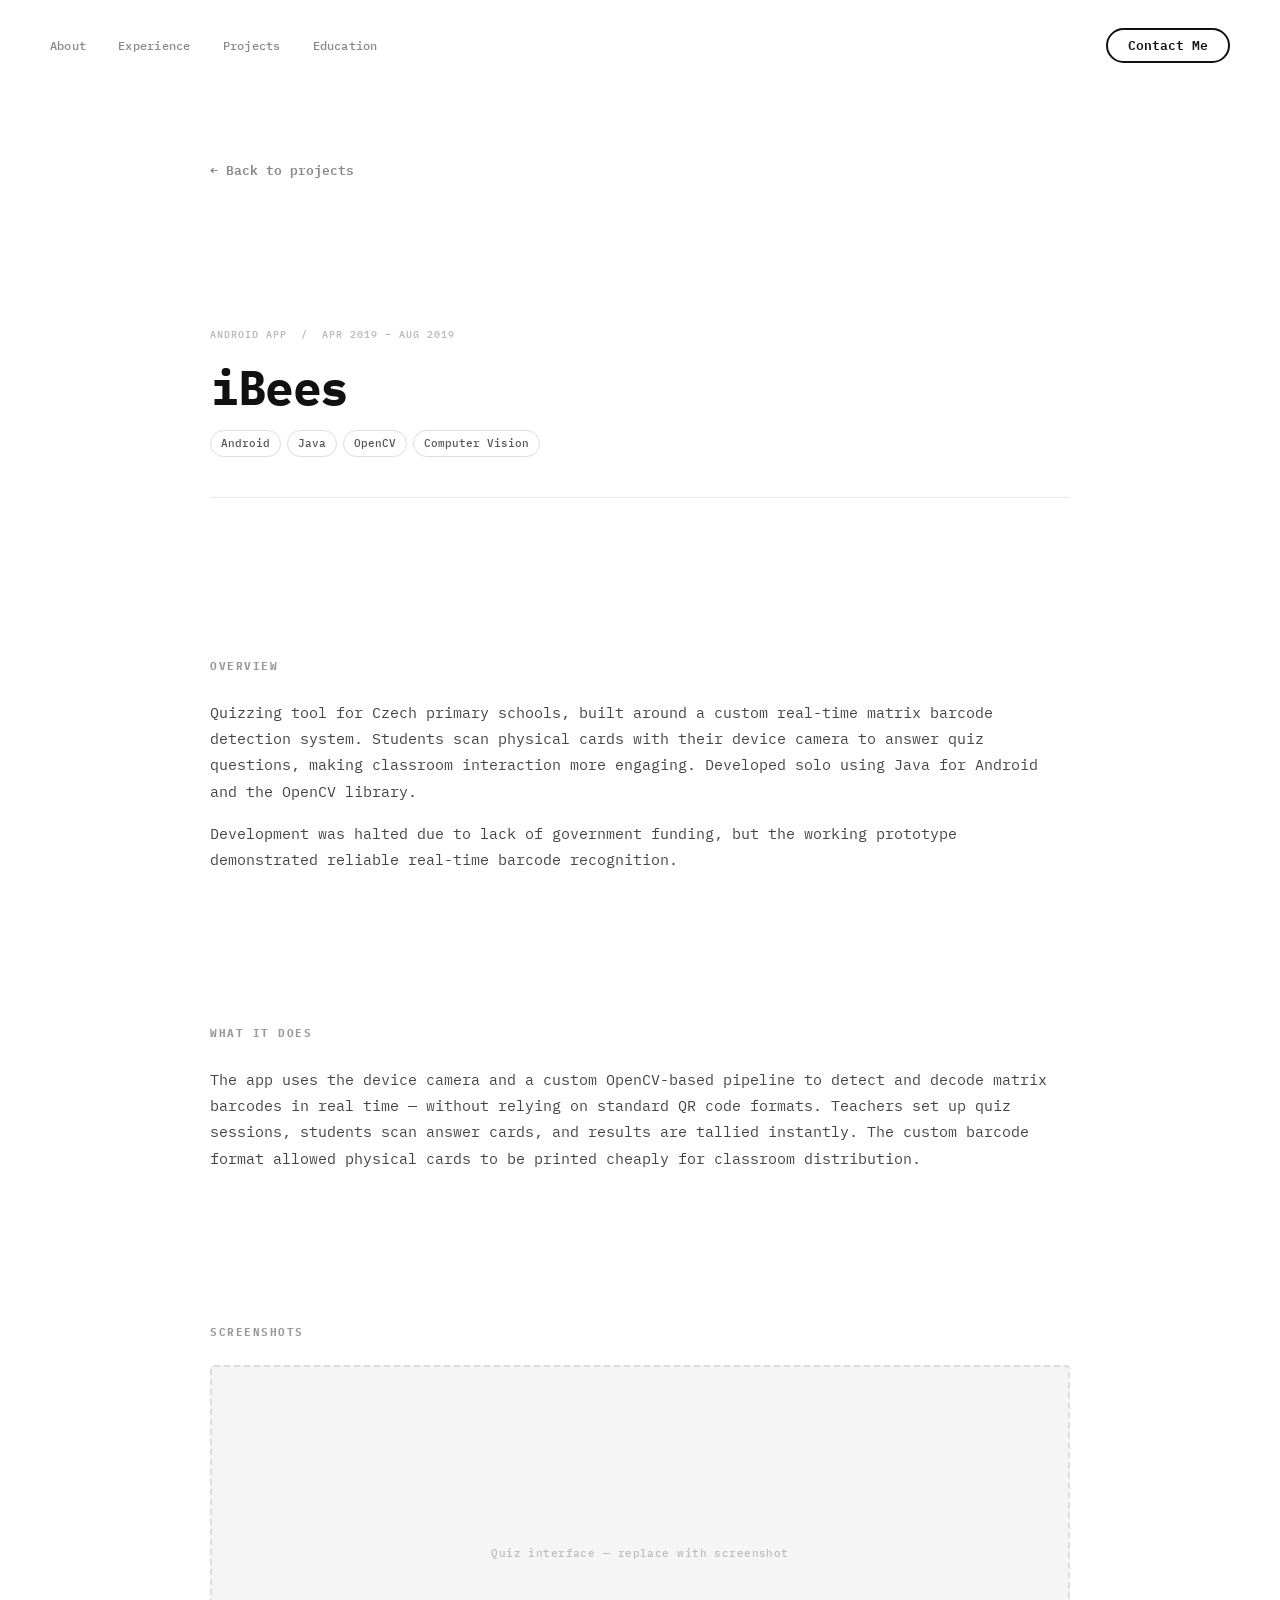
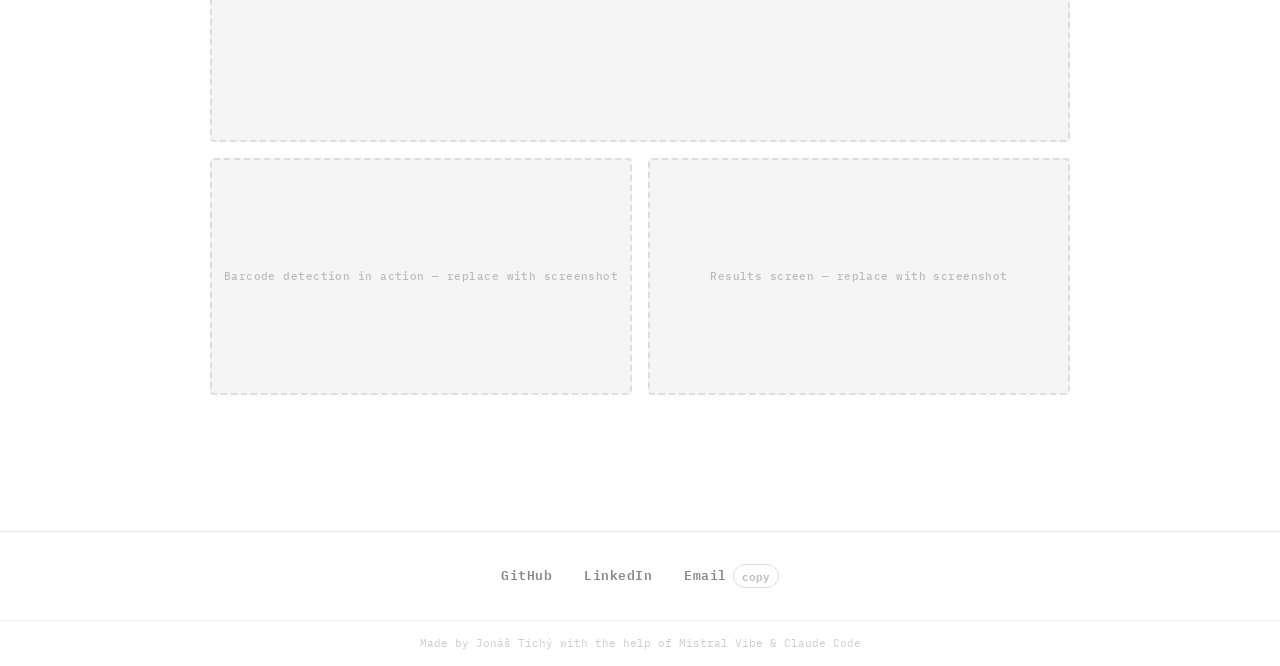
==== project-pages/ibees.html @ 7d64c958 "Add Tender Intelligence screenshots" ====
<!doctype html>
<html lang="en">
  <head>
    <meta charset="UTF-8" />
    <meta name="viewport" content="width=device-width, initial-scale=1.0" />
    <meta name="description" content="iBees — Android quizzing app with real-time barcode detection by Jonáš Tichý." />
    <title>iBees | Jonáš Tichý</title>
    <link rel="preconnect" href="https://fonts.googleapis.com" />
    <link rel="preconnect" href="https://fonts.gstatic.com" crossorigin />
    <link href="https://fonts.googleapis.com/css2?family=IBM+Plex+Mono:wght@400;500;600;700&display=swap" rel="stylesheet" />
    <link rel="stylesheet" href="../style.css" />
  </head>
  <body>
    <a class="skip-link" href="#main-content">Skip to main content</a>

    <nav class="navbar" id="navbar" role="navigation" aria-label="Main navigation">
      <div class="nav-links">
        <a class="nav-link" href="../index.html#about">About</a>
        <a class="nav-link" href="../index.html#experience">Experience</a>
        <a class="nav-link" href="../index.html#projects">Projects</a>
        <a class="nav-link" href="../index.html#education">Education</a>
      </div>
      <a class="button" href="mailto:jon.tich@volny.cz" aria-label="Send email to Jonáš Tichý">
        <span class="button-text">Contact Me</span>
      </a>
    </nav>

    <div id="main-content">

      <a class="back-link" href="../index.html#projects">← Back to projects</a>

      <div class="project-page-header">
        <div class="project-meta">Android App &nbsp;/&nbsp; Apr 2019 – Aug 2019</div>
        <h1 class="main-title">iBees</h1>
        <div class="tag-row">
          <span class="tag">Android</span>
          <span class="tag">Java</span>
          <span class="tag">OpenCV</span>
          <span class="tag">Computer Vision</span>
        </div>
      </div>

      <div class="project-page-section">
        <span class="subheader-text">Overview</span>
        <p class="body-text">Quizzing tool for Czech primary schools, built around a custom real-time matrix barcode detection system. Students scan physical cards with their device camera to answer quiz questions, making classroom interaction more engaging. Developed solo using Java for Android and the OpenCV library.</p>
        <p class="body-text">Development was halted due to lack of government funding, but the working prototype demonstrated reliable real-time barcode recognition.</p>
      </div>

      <div class="project-page-section">
        <span class="subheader-text">What it does</span>
        <p class="body-text">The app uses the device camera and a custom OpenCV-based pipeline to detect and decode matrix barcodes in real time — without relying on standard QR code formats. Teachers set up quiz sessions, students scan answer cards, and results are tallied instantly. The custom barcode format allowed physical cards to be printed cheaply for classroom distribution.</p>
      </div>

      <div class="project-page-section">
        <span class="subheader-text">Screenshots</span>
        <div class="screenshot-grid">
          <div class="screenshot-placeholder full-width">Quiz interface — replace with screenshot</div>
          <div class="screenshot-placeholder">Barcode detection in action — replace with screenshot</div>
          <div class="screenshot-placeholder">Results screen — replace with screenshot</div>
        </div>
      </div>

    </div>

    <footer id="footer" role="contentinfo">
      <a class="icon-link" href="https://github.com/JondaGit" target="_blank" rel="noopener noreferrer" aria-label="GitHub profile">GitHub</a>
      <a class="icon-link" href="https://www.linkedin.com/in/jon%C3%A1%C5%A1-tich%C3%BD-436128239/" target="_blank" rel="noopener noreferrer" aria-label="LinkedIn profile">LinkedIn</a>
      <span class="footer-email-group">
        <a class="icon-link" href="mailto:jon.tich@volny.cz" aria-label="Send email">Email</a>
        <button class="copy-email-btn" id="copyEmailBtn" aria-label="Copy email address" data-email="jon.tich@volny.cz">copy</button>
      </span>
    </footer>

    <div id="made-by">Made by Jonáš Tichý with the help of Mistral Vibe &amp; Claude Code</div>

    <button class="scroll-top" id="scrollTop" aria-label="Scroll to top">↑</button>

    <script src="../script.js"></script>
  </body>
</html>
---- style.css ----
/* ============================================
   BASE RESET
   ============================================ */
*, *::before, *::after {
  box-sizing: border-box;
  margin: 0;
  padding: 0;
}

html {
  text-size-adjust: none;
  -webkit-text-size-adjust: none;
  scroll-behavior: smooth;
}

body {
  font-family: 'IBM Plex Mono', 'Courier New', monospace;
  background-color: #ffffff;
  color: #111111;
  line-height: 1.6;
  font-size: 16px;
  -webkit-font-smoothing: antialiased;
  -moz-osx-font-smoothing: grayscale;
  overflow-x: hidden;
}

a { color: inherit; text-decoration: none; }
ul, ol { list-style: none; }
button { border: none; background: none; cursor: pointer; font: inherit; color: inherit; }
img, svg { display: block; }

/* ============================================
   SKIP LINK
   ============================================ */
.skip-link {
  position: fixed;
  top: -100%;
  left: 1rem;
  z-index: 9999;
  background: #111;
  color: #fff;
  padding: 8px 16px;
  border-radius: 50px;
  font-size: 13px;
  font-weight: 600;
  transition: top 0.2s;
}
.skip-link:focus { top: 1rem; }

/* ============================================
   NAVBAR
   ============================================ */
.navbar {
  width: 100%;
  padding: 28px 50px;
  display: flex;
  justify-content: space-between;
  align-items: center;
  position: fixed;
  top: 0;
  left: 0;
  z-index: 100;
  background: rgba(255, 255, 255, 0.92);
  backdrop-filter: blur(12px);
  -webkit-backdrop-filter: blur(12px);
  border-bottom: 1px solid transparent;
  transition: border-color 0.25s ease, padding 0.25s ease;
}

.navbar.scrolled {
  border-color: #e8e8e8;
  padding: 20px 50px;
}

.nav-links {
  display: flex;
  gap: 2rem;
  margin-right: auto;
}

.nav-link {
  font-size: 12px;
  font-weight: 500;
  color: #888;
  letter-spacing: 0.02em;
  transition: color 0.15s ease;
}
.nav-link:hover { color: #111; }

/* ============================================
   BUTTONS
   ============================================ */
.button {
  display: inline-flex;
  align-items: center;
  gap: 6px;
  padding: 9px 20px;
  border: 2px solid #111111;
  border-radius: 50px;
  font-family: inherit;
  font-size: 13px;
  font-weight: 600;
  color: #111111;
  text-decoration: none;
  background: transparent;
  transition: background 0.15s ease, color 0.15s ease;
  cursor: pointer;
  white-space: nowrap;
}

.button:hover {
  background: #111111;
  color: #ffffff;
}

.button-ghost {
  border-color: #c8c8c8;
  color: #555;
}
.button-ghost:hover {
  background: #111;
  color: #fff;
  border-color: #111;
}

.button-text { line-height: 1; }

.arrow-icon {
  font-size: 14px;
  line-height: 1;
  display: inline-block;
  transition: transform 0.15s ease;
}
.button:hover .arrow-icon { transform: translateY(2px); }

/* ============================================
   MAIN LAYOUT
   ============================================ */
#main-content {
  max-width: 960px;
  margin: 0 auto;
  padding: 160px 50px 80px;
  display: flex;
  flex-direction: column;
  gap: 96px;
}

/* ============================================
   HERO
   ============================================ */
#portfolio-header {
  display: flex;
  gap: 48px;
  align-items: center;
}

#portfolio-header-image-container {
  flex-shrink: 0;
  width: 300px;
}

.portfolio-header-image {
  width: 100%;
  height: 300px;
  object-fit: cover;
  object-position: center top;
  border-radius: 4px;
  border: 2px solid #111;
}

#portfolio-header-text-container {
  display: flex;
  flex-direction: column;
  gap: 20px;
}

.hero-label {
  font-size: 12px;
  font-weight: 600;
  text-transform: uppercase;
  letter-spacing: 0.14em;
  color: #999;
}

.main-title {
  font-size: clamp(2rem, 5vw, 3.25rem);
  font-weight: 700;
  line-height: 1.1;
  letter-spacing: -0.03em;
  color: #111;
}

.hero-bio {
  max-width: 480px;
}

.hero-actions {
  display: flex;
  gap: 12px;
  flex-wrap: wrap;
}

/* ============================================
   TYPOGRAPHY
   ============================================ */
.subheader-text {
  font-size: 11px;
  font-weight: 700;
  text-transform: uppercase;
  letter-spacing: 0.14em;
  color: #999;
  display: block;
  margin-bottom: 24px;
}

.body-text {
  font-size: 15px;
  font-weight: 400;
  color: #444;
  line-height: 1.75;
}

/* ============================================
   ABOUT
   ============================================ */
#about {
  display: flex;
  flex-direction: column;
}

.about-section-content {
  display: flex;
  flex-direction: column;
  gap: 20px;
  max-width: 680px;
}

/* ============================================
   PROJECT COLOR BAR
   ============================================ */
.project-color-bar {
  width: 100%;
  height: 5px;
  background-color: var(--ph-color, #1a1a1a);
  flex-shrink: 0;
}

/* ============================================
   TAG POPOVER
   ============================================ */

.tag-row {
  display: flex;
  flex-wrap: wrap;
  gap: 6px;
  align-items: center;
}

.tag {
  display: inline-block;
  font-family: inherit;
  font-size: 11px;
  font-weight: 500;
  color: #555;
  padding: 4px 10px;
  border: 1.5px solid #ddd;
  border-radius: 50px;
  white-space: nowrap;
}

.tag-more-wrapper {
  position: relative;
  display: inline-flex;
}

.tag-more {
  display: inline-block;
  font-family: inherit;
  font-size: 11px;
  font-weight: 600;
  color: #888;
  padding: 4px 10px;
  border: 1.5px dashed #ccc;
  border-radius: 50px;
  white-space: nowrap;
  cursor: pointer;
  transition: color 0.15s ease, border-color 0.15s ease;
}
.tag-more:hover,
.tag-more[aria-expanded="true"] {
  color: #111;
  border-color: #111;
}

.tag-popover {
  position: absolute;
  bottom: calc(100% + 6px);
  left: 0;
  background: #fff;
  border: 2px solid #111;
  border-radius: 4px;
  padding: 10px 12px;
  display: flex;
  flex-wrap: wrap;
  gap: 6px;
  min-width: 120px;
  z-index: 50;
  box-shadow: 3px 3px 0 #111;
}
.tag-popover[hidden] { display: none; }

/* ============================================
   EXPERIENCE
   ============================================ */
#experience {
  display: flex;
  flex-direction: column;
}

.experience-list {
  display: flex;
  flex-direction: column;
  gap: 48px;
}

.experience-item {
  display: flex;
  flex-direction: column;
  gap: 10px;
  max-width: 680px;
}

.experience-meta {
  display: flex;
  align-items: center;
  gap: 8px;
}

.experience-period {
  font-size: 12px;
  font-weight: 600;
  color: #111;
}

.experience-sep {
  color: #ccc;
  font-size: 12px;
}

.experience-org {
  font-size: 12px;
  font-weight: 500;
  color: #888;
}

.experience-title {
  font-size: 20px;
  font-weight: 700;
  letter-spacing: -0.02em;
  color: #111;
  line-height: 1.2;
}

.experience-note {
  font-size: 14px;
  font-weight: 500;
  color: #999;
}

.inline-link {
  color: #111;
  text-decoration: underline;
  text-underline-offset: 2px;
}
.inline-link:hover { opacity: 0.6; }

.experience-item .tag-row {
  margin-top: 4px;
}

/* ============================================
   PROJECTS
   ============================================ */
#projects {
  display: flex;
  flex-direction: column;
}

.projects-container {
  display: grid;
  grid-template-columns: repeat(auto-fill, minmax(280px, 1fr));
  gap: 16px;
}

.project-card {
  border: 2px solid #111;
  border-radius: 4px;
  padding: 0;
  display: flex;
  flex-direction: column;
  overflow: hidden;
  transition: background 0.15s ease;
}
.project-card:hover { background: #f9f9f9; }

.project-card-placeholder {
  border-color: #ddd;
  opacity: 0.6;
}
.project-card-placeholder:hover { background: transparent; }

.project-card-text-container {
  display: flex;
  flex-direction: column;
  gap: 12px;
  flex: 1;
  padding: 20px;
}

.project-card-header {
  display: flex;
  flex-direction: column;
  gap: 4px;
}

.project-meta {
  font-size: 10px;
  font-weight: 600;
  text-transform: uppercase;
  letter-spacing: 0.1em;
  color: #bbb;
  margin-bottom: 4px;
}

.project-title {
  display: block;
  font-size: 14px;
  font-weight: 700;
  letter-spacing: 0.02em;
  color: #111;
}

.project-card-text {
  font-size: 14px;
  line-height: 1.65;
}

.project-card .tag-row { margin-top: auto; padding-top: 8px; }

/* ============================================
   FOOTER
   ============================================ */
#footer {
  width: 100%;
  display: flex;
  padding: 32px 50px;
  justify-content: center;
  align-items: center;
  gap: 32px;
  border-top: 1px solid #e8e8e8;
}

.icon-link {
  font-size: 13px;
  font-weight: 600;
  color: #888;
  transition: color 0.15s ease;
  letter-spacing: 0.04em;
}
.icon-link:hover { color: #111; }

.footer-email-group {
  display: inline-flex;
  align-items: center;
  gap: 6px;
}

.copy-email-btn {
  font-family: inherit;
  font-size: 11px;
  font-weight: 600;
  color: #bbb;
  padding: 2px 8px;
  border: 1.5px solid #ddd;
  border-radius: 50px;
  cursor: pointer;
  transition: color 0.15s ease, border-color 0.15s ease;
}
.copy-email-btn:hover { color: #111; border-color: #111; }
.copy-email-btn.copied { color: #22c55e; border-color: #22c55e; }

/* ============================================
   PROJECT PAGES
   ============================================ */
.back-link {
  display: inline-flex;
  align-items: center;
  gap: 6px;
  font-size: 13px;
  font-weight: 600;
  color: #888;
  margin-bottom: 48px;
  transition: color 0.15s ease;
}
.back-link:hover { color: #111; }

.project-page-header {
  display: flex;
  flex-direction: column;
  gap: 16px;
  margin-bottom: 64px;
  padding-bottom: 40px;
  border-bottom: 1px solid #e8e8e8;
}

.project-page-header .main-title {
  font-size: clamp(2rem, 5vw, 3rem);
}

.project-page-section {
  margin-bottom: 56px;
}

.project-page-section .body-text + .body-text {
  margin-top: 16px;
}

.screenshot-grid {
  display: grid;
  grid-template-columns: repeat(auto-fill, minmax(380px, 1fr));
  gap: 16px;
}

.screenshot-placeholder {
  width: 100%;
  aspect-ratio: 16 / 9;
  background: #f5f5f5;
  border: 2px dashed #ddd;
  border-radius: 4px;
  display: flex;
  align-items: center;
  justify-content: center;
  color: #bbb;
  font-size: 11px;
  font-weight: 500;
  letter-spacing: 0.04em;
}

.screenshot-placeholder.full-width {
  grid-column: 1 / -1;
  aspect-ratio: 16 / 7;
}

.screenshot-img {
  width: 100%;
  height: auto;
  border-radius: 4px;
  border: 1px solid #e8e8e8;
  display: block;
  cursor: zoom-in;
  transition: opacity 0.15s ease;
}

.screenshot-img:hover {
  opacity: 0.88;
}

/* ============================================
   LIGHTBOX
   ============================================ */
#lightbox {
  display: none;
  position: fixed;
  inset: 0;
  z-index: 1000;
  background: rgba(0, 0, 0, 0.82);
  align-items: center;
  justify-content: center;
  padding: 24px;
}

#lightbox.open {
  display: flex;
}

#lightbox-img {
  max-width: min(92vw, 1200px);
  max-height: 88vh;
  border-radius: 6px;
  box-shadow: 0 24px 80px rgba(0, 0, 0, 0.6);
  object-fit: contain;
}

#lightbox-caption {
  position: fixed;
  bottom: 28px;
  left: 50%;
  transform: translateX(-50%);
  font-family: 'IBM Plex Mono', monospace;
  font-size: 0.8rem;
  color: rgba(255, 255, 255, 0.7);
  white-space: nowrap;
  pointer-events: none;
}

#lightbox-close {
  position: fixed;
  top: 20px;
  right: 24px;
  background: none;
  border: 1px solid rgba(255, 255, 255, 0.35);
  color: #fff;
  font-family: 'IBM Plex Mono', monospace;
  font-size: 0.8rem;
  padding: 6px 14px;
  border-radius: 50px;
  cursor: pointer;
  transition: background 0.15s ease;
}

#lightbox-close:hover {
  background: rgba(255, 255, 255, 0.12);
}

.screenshot-figure {
  margin: 0;
}

.screenshot-figure.full-width {
  grid-column: 1 / -1;
}

.screenshot-caption {
  font-size: 0.78rem;
  color: #888;
  margin-top: 8px;
  font-family: 'IBM Plex Mono', monospace;
}

.project-page-card-link {
  display: inline-flex;
  align-items: center;
  gap: 4px;
  font-size: 12px;
  font-weight: 600;
  color: #888;
  margin-top: 8px;
  transition: color 0.15s ease;
}
.project-page-card-link:hover { color: #111; }

@media (max-width: 700px) {
  .screenshot-grid { grid-template-columns: 1fr; }
  .screenshot-placeholder.full-width { aspect-ratio: 16 / 9; }
}

/* ============================================
   MADE BY
   ============================================ */
#made-by {
  width: 100%;
  text-align: center;
  padding: 14px;
  font-size: 11px;
  font-weight: 400;
  color: #ccc;
  border-top: 1px solid #f0f0f0;
}

/* ============================================
   SCROLL TO TOP
   ============================================ */
.scroll-top {
  position: fixed;
  bottom: 2rem;
  right: 2rem;
  width: 40px;
  height: 40px;
  border: 2px solid #111;
  border-radius: 50%;
  font-family: inherit;
  font-size: 16px;
  font-weight: 700;
  color: #111;
  background: #fff;
  display: flex;
  align-items: center;
  justify-content: center;
  cursor: pointer;
  z-index: 90;
  opacity: 0;
  transform: translateY(8px);
  pointer-events: none;
  transition: opacity 0.25s ease, transform 0.25s ease, background 0.15s ease, color 0.15s ease;
}
.scroll-top.visible {
  opacity: 1;
  transform: translateY(0);
  pointer-events: all;
}
.scroll-top:hover { background: #111; color: #fff; }

/* ============================================
   FOCUS
   ============================================ */
:focus-visible {
  outline: 2px solid #111;
  outline-offset: 3px;
  border-radius: 2px;
}

/* ============================================
   RESPONSIVE
   ============================================ */

/* Large screens */
@media (max-width: 1200px) {
  #main-content { padding-left: 40px; padding-right: 40px; }
  .navbar { padding-left: 40px; padding-right: 40px; }
  #footer { padding-left: 40px; padding-right: 40px; }
}

/* Medium screens */
@media (max-width: 900px) {
  .nav-links { display: none; }
  #main-content { padding-left: 30px; padding-right: 30px; }
  .navbar { padding-left: 30px; padding-right: 30px; }
  #footer { padding-left: 30px; padding-right: 30px; }
}

/* Tablet */
@media (max-width: 700px) {
  #main-content {
    padding: 130px 24px 60px;
    gap: 64px;
  }
  .navbar { padding: 20px 24px; }
  .navbar.scrolled { padding: 16px 24px; }
  #footer { padding: 24px; gap: 24px; }

  .main-title { letter-spacing: -0.02em; }
  .projects-container { grid-template-columns: 1fr; }
}

/* Mobile */
@media (max-width: 480px) {
  .hero-actions { flex-direction: column; align-items: flex-start; }
  .scroll-top { bottom: 1.25rem; right: 1.25rem; }
}

/* Hero photo stacks on small screens */
@media (max-width: 700px) {
  #portfolio-header {
    flex-direction: column;
    gap: 28px;
  }
  #portfolio-header-image-container {
    width: 180px;
  }
  .portfolio-header-image {
    height: 180px;
  }
}
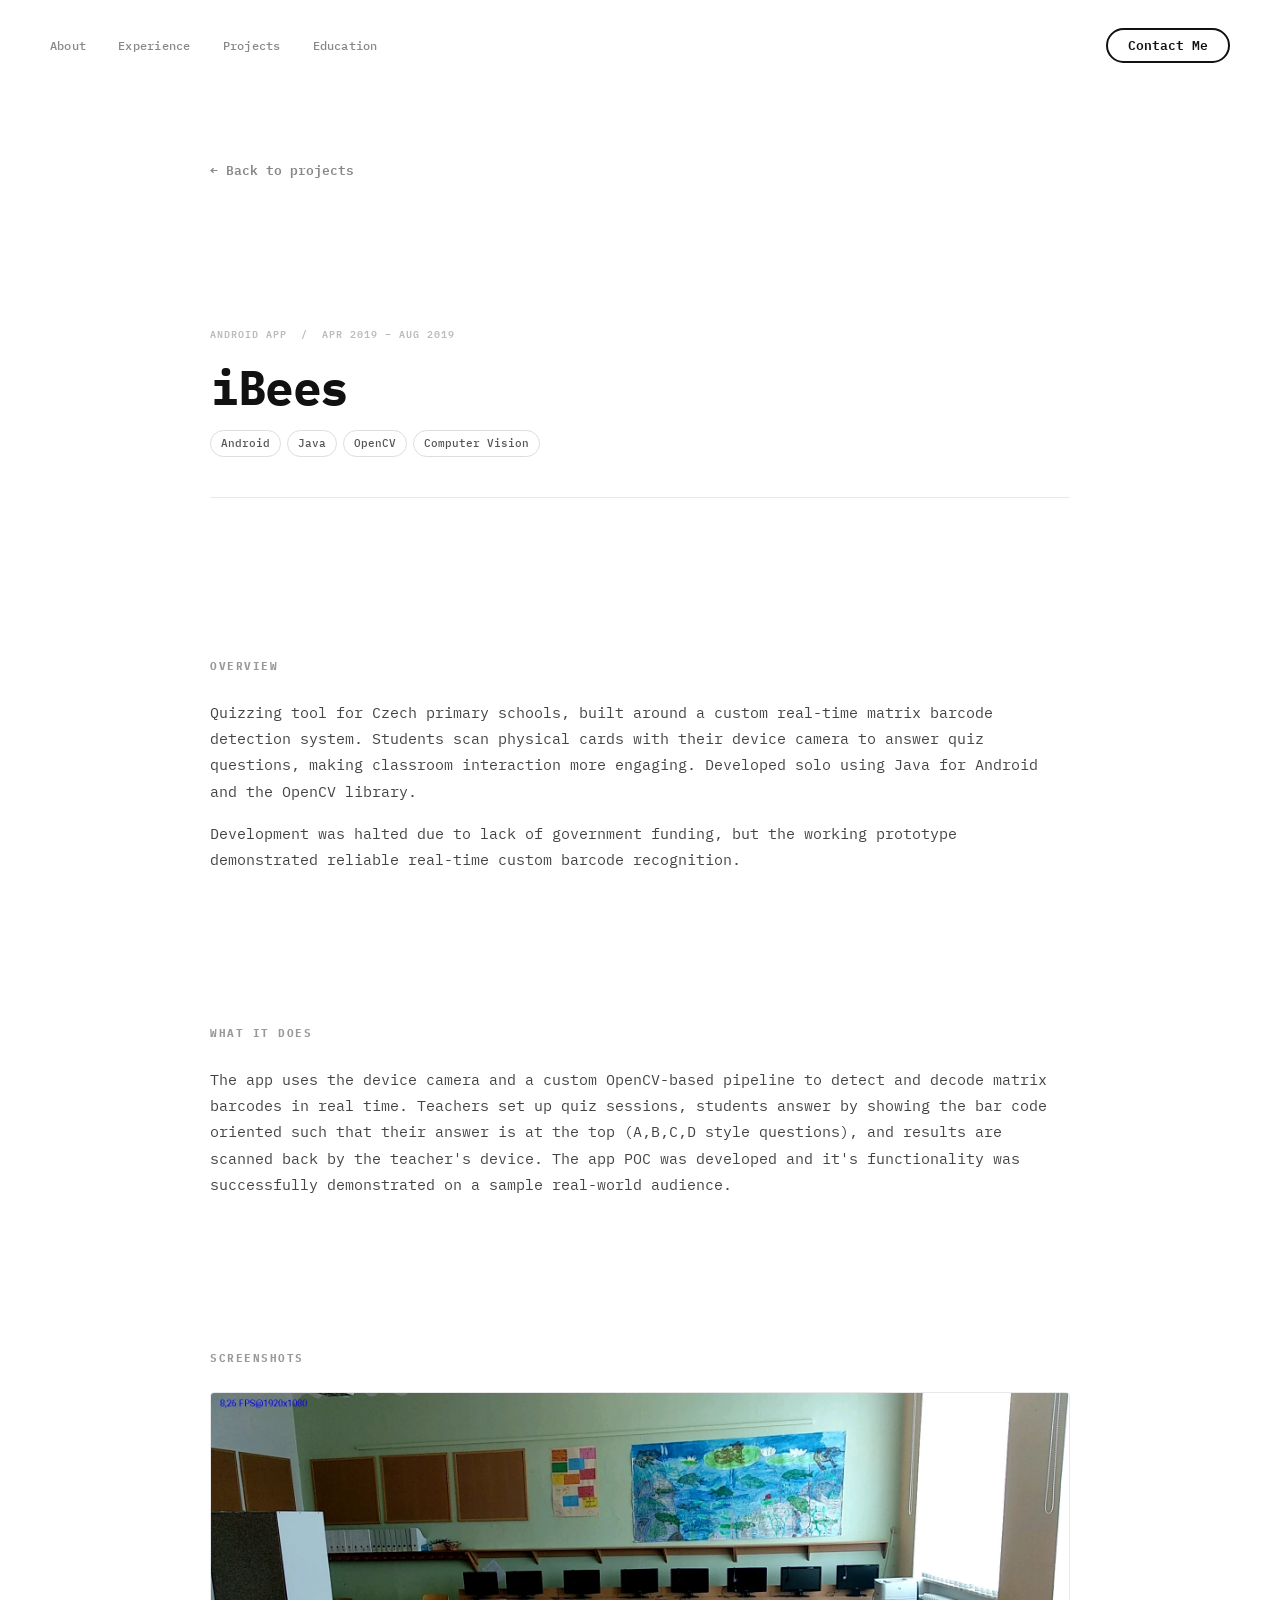
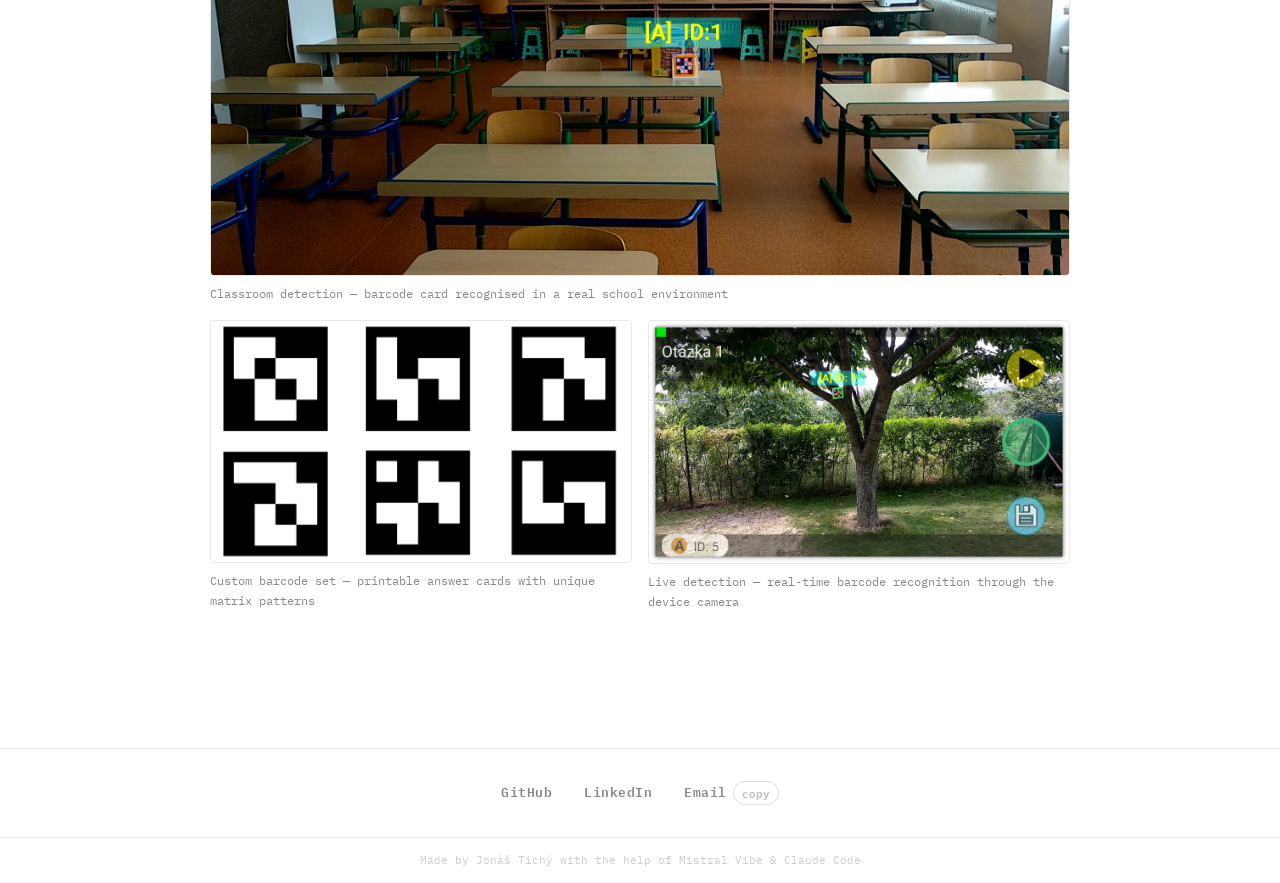
==== commit b22250b2: "Refactor HTML structure and improve accessibility; enhance project descriptions and screenshots for " ====
--- a/project-pages/ibees.html
+++ b/project-pages/ibees.html
@@ -3,34 +3,50 @@
   <head>
     <meta charset="UTF-8" />
     <meta name="viewport" content="width=device-width, initial-scale=1.0" />
-    <meta name="description" content="iBees — Android quizzing app with real-time barcode detection by Jonáš Tichý." />
+    <meta
+      name="description"
+      content="iBees — Android quizzing app with real-time barcode detection by Jonáš Tichý."
+    />
     <title>iBees | Jonáš Tichý</title>
     <link rel="preconnect" href="https://fonts.googleapis.com" />
     <link rel="preconnect" href="https://fonts.gstatic.com" crossorigin />
-    <link href="https://fonts.googleapis.com/css2?family=IBM+Plex+Mono:wght@400;500;600;700&display=swap" rel="stylesheet" />
+    <link
+      href="https://fonts.googleapis.com/css2?family=IBM+Plex+Mono:wght@400;500;600;700&display=swap"
+      rel="stylesheet"
+    />
     <link rel="stylesheet" href="../style.css" />
   </head>
   <body>
     <a class="skip-link" href="#main-content">Skip to main content</a>
 
-    <nav class="navbar" id="navbar" role="navigation" aria-label="Main navigation">
+    <nav
+      class="navbar"
+      id="navbar"
+      role="navigation"
+      aria-label="Main navigation"
+    >
       <div class="nav-links">
         <a class="nav-link" href="../index.html#about">About</a>
         <a class="nav-link" href="../index.html#experience">Experience</a>
         <a class="nav-link" href="../index.html#projects">Projects</a>
         <a class="nav-link" href="../index.html#education">Education</a>
       </div>
-      <a class="button" href="mailto:jon.tich@volny.cz" aria-label="Send email to Jonáš Tichý">
+      <a
+        class="button"
+        href="mailto:jon.tich@volny.cz"
+        aria-label="Send email to Jonáš Tichý"
+      >
         <span class="button-text">Contact Me</span>
       </a>
     </nav>
 
     <div id="main-content">
-
       <a class="back-link" href="../index.html#projects">← Back to projects</a>
 
       <div class="project-page-header">
-        <div class="project-meta">Android App &nbsp;/&nbsp; Apr 2019 – Aug 2019</div>
+        <div class="project-meta">
+          Android App &nbsp;/&nbsp; Apr 2019 – Aug 2019
+        </div>
         <h1 class="main-title">iBees</h1>
         <div class="tag-row">
           <span class="tag">Android</span>
@@ -42,38 +58,126 @@
 
       <div class="project-page-section">
         <span class="subheader-text">Overview</span>
-        <p class="body-text">Quizzing tool for Czech primary schools, built around a custom real-time matrix barcode detection system. Students scan physical cards with their device camera to answer quiz questions, making classroom interaction more engaging. Developed solo using Java for Android and the OpenCV library.</p>
-        <p class="body-text">Development was halted due to lack of government funding, but the working prototype demonstrated reliable real-time barcode recognition.</p>
+        <p class="body-text">
+          Quizzing tool for Czech primary schools, built around a custom
+          real-time matrix barcode detection system. Students scan physical
+          cards with their device camera to answer quiz questions, making
+          classroom interaction more engaging. Developed solo using Java for
+          Android and the OpenCV library.
+        </p>
+        <p class="body-text">
+          Development was halted due to lack of government funding, but the
+          working prototype demonstrated reliable real-time custom barcode
+          recognition.
+        </p>
       </div>
 
       <div class="project-page-section">
         <span class="subheader-text">What it does</span>
-        <p class="body-text">The app uses the device camera and a custom OpenCV-based pipeline to detect and decode matrix barcodes in real time — without relying on standard QR code formats. Teachers set up quiz sessions, students scan answer cards, and results are tallied instantly. The custom barcode format allowed physical cards to be printed cheaply for classroom distribution.</p>
+        <p class="body-text">
+          The app uses the device camera and a custom OpenCV-based pipeline to
+          detect and decode matrix barcodes in real time. Teachers set up quiz
+          sessions, students answer by showing the bar code oriented such that
+          their answer is at the top (A,B,C,D style questions), and results are
+          scanned back by the teacher's device. The app POC was developed and
+          it's functionality was successfully demonstrated on a sample
+          real-world audience.
+        </p>
       </div>
 
       <div class="project-page-section">
         <span class="subheader-text">Screenshots</span>
         <div class="screenshot-grid">
-          <div class="screenshot-placeholder full-width">Quiz interface — replace with screenshot</div>
-          <div class="screenshot-placeholder">Barcode detection in action — replace with screenshot</div>
-          <div class="screenshot-placeholder">Results screen — replace with screenshot</div>
+          <figure class="screenshot-figure full-width">
+            <img
+              class="screenshot-img"
+              src="../assets/projects/ibees/ibees-01.webp"
+              alt="Classroom with desks and computers, showing a detected barcode card with bounding box and ID overlay"
+            />
+            <figcaption class="screenshot-caption">
+              Classroom detection — barcode card recognised in a real school
+              environment
+            </figcaption>
+          </figure>
+          <figure class="screenshot-figure">
+            <img
+              class="screenshot-img"
+              src="../assets/projects/ibees/ibees-02.webp"
+              alt="Six custom black-and-white matrix barcode patterns used as answer cards"
+            />
+            <figcaption class="screenshot-caption">
+              Custom barcode set — printable answer cards with unique matrix
+              patterns
+            </figcaption>
+          </figure>
+          <figure class="screenshot-figure">
+            <img
+              class="screenshot-img"
+              src="../assets/projects/ibees/ibees-03.webp"
+              alt="Outdoor camera view with real-time barcode detection overlay showing question number and detected card ID"
+            />
+            <figcaption class="screenshot-caption">
+              Live detection — real-time barcode recognition through the device
+              camera
+            </figcaption>
+          </figure>
         </div>
       </div>
-
     </div>
 
     <footer id="footer" role="contentinfo">
-      <a class="icon-link" href="https://github.com/JondaGit" target="_blank" rel="noopener noreferrer" aria-label="GitHub profile">GitHub</a>
-      <a class="icon-link" href="https://www.linkedin.com/in/jon%C3%A1%C5%A1-tich%C3%BD-436128239/" target="_blank" rel="noopener noreferrer" aria-label="LinkedIn profile">LinkedIn</a>
+      <a
+        class="icon-link"
+        href="https://github.com/JondaGit"
+        target="_blank"
+        rel="noopener noreferrer"
+        aria-label="GitHub profile"
+        >GitHub</a
+      >
+      <a
+        class="icon-link"
+        href="https://www.linkedin.com/in/jon%C3%A1%C5%A1-tich%C3%BD-436128239/"
+        target="_blank"
+        rel="noopener noreferrer"
+        aria-label="LinkedIn profile"
+        >LinkedIn</a
+      >
       <span class="footer-email-group">
-        <a class="icon-link" href="mailto:jon.tich@volny.cz" aria-label="Send email">Email</a>
-        <button class="copy-email-btn" id="copyEmailBtn" aria-label="Copy email address" data-email="jon.tich@volny.cz">copy</button>
+        <a
+          class="icon-link"
+          href="mailto:jon.tich@volny.cz"
+          aria-label="Send email"
+          >Email</a
+        >
+        <button
+          class="copy-email-btn"
+          id="copyEmailBtn"
+          aria-label="Copy email address"
+          data-email="jon.tich@volny.cz"
+        >
+          copy
+        </button>
       </span>
     </footer>
 
-    <div id="made-by">Made by Jonáš Tichý with the help of Mistral Vibe &amp; Claude Code</div>
+    <div id="made-by">
+      Made by Jonáš Tichý with the help of Mistral Vibe &amp; Claude Code
+    </div>
 
-    <button class="scroll-top" id="scrollTop" aria-label="Scroll to top">↑</button>
+    <button class="scroll-top" id="scrollTop" aria-label="Scroll to top">
+      ↑
+    </button>
+
+    <div
+      id="lightbox"
+      role="dialog"
+      aria-modal="true"
+      aria-label="Image lightbox"
+    >
+      <img id="lightbox-img" src="" alt="" />
+      <p id="lightbox-caption"></p>
+      <button id="lightbox-close" aria-label="Close lightbox">close ✕</button>
+    </div>
 
     <script src="../script.js"></script>
   </body>
--- a/style.css
+++ b/style.css
@@ -1,7 +1,9 @@
 /* ============================================
    BASE RESET
    ============================================ */
-*, *::before, *::after {
+*,
+*::before,
+*::after {
   box-sizing: border-box;
   margin: 0;
   padding: 0;
@@ -14,7 +16,7 @@
 }
 
 body {
-  font-family: 'IBM Plex Mono', 'Courier New', monospace;
+  font-family: "IBM Plex Mono", "Courier New", monospace;
   background-color: #ffffff;
   color: #111111;
   line-height: 1.6;
@@ -24,10 +26,25 @@
   overflow-x: hidden;
 }
 
-a { color: inherit; text-decoration: none; }
-ul, ol { list-style: none; }
-button { border: none; background: none; cursor: pointer; font: inherit; color: inherit; }
-img, svg { display: block; }
+a {
+  color: inherit;
+  text-decoration: none;
+}
+ul,
+ol {
+  list-style: none;
+}
+button {
+  border: none;
+  background: none;
+  cursor: pointer;
+  font: inherit;
+  color: inherit;
+}
+img,
+svg {
+  display: block;
+}
 
 /* ============================================
    SKIP LINK
@@ -45,7 +62,9 @@
   font-weight: 600;
   transition: top 0.2s;
 }
-.skip-link:focus { top: 1rem; }
+.skip-link:focus {
+  top: 1rem;
+}
 
 /* ============================================
    NAVBAR
@@ -64,7 +83,9 @@
   backdrop-filter: blur(12px);
   -webkit-backdrop-filter: blur(12px);
   border-bottom: 1px solid transparent;
-  transition: border-color 0.25s ease, padding 0.25s ease;
+  transition:
+    border-color 0.25s ease,
+    padding 0.25s ease;
 }
 
 .navbar.scrolled {
@@ -85,7 +106,9 @@
   letter-spacing: 0.02em;
   transition: color 0.15s ease;
 }
-.nav-link:hover { color: #111; }
+.nav-link:hover {
+  color: #111;
+}
 
 /* ============================================
    BUTTONS
@@ -103,7 +126,9 @@
   color: #111111;
   text-decoration: none;
   background: transparent;
-  transition: background 0.15s ease, color 0.15s ease;
+  transition:
+    background 0.15s ease,
+    color 0.15s ease;
   cursor: pointer;
   white-space: nowrap;
 }
@@ -123,7 +148,9 @@
   border-color: #111;
 }
 
-.button-text { line-height: 1; }
+.button-text {
+  line-height: 1;
+}
 
 .arrow-icon {
   font-size: 14px;
@@ -131,7 +158,9 @@
   display: inline-block;
   transition: transform 0.15s ease;
 }
-.button:hover .arrow-icon { transform: translateY(2px); }
+.button:hover .arrow-icon {
+  transform: translateY(2px);
+}
 
 /* ============================================
    MAIN LAYOUT
@@ -284,7 +313,9 @@
   border-radius: 50px;
   white-space: nowrap;
   cursor: pointer;
-  transition: color 0.15s ease, border-color 0.15s ease;
+  transition:
+    color 0.15s ease,
+    border-color 0.15s ease;
 }
 .tag-more:hover,
 .tag-more[aria-expanded="true"] {
@@ -307,7 +338,9 @@
   z-index: 50;
   box-shadow: 3px 3px 0 #111;
 }
-.tag-popover[hidden] { display: none; }
+.tag-popover[hidden] {
+  display: none;
+}
 
 /* ============================================
    EXPERIENCE
@@ -372,7 +405,9 @@
   text-decoration: underline;
   text-underline-offset: 2px;
 }
-.inline-link:hover { opacity: 0.6; }
+.inline-link:hover {
+  opacity: 0.6;
+}
 
 .experience-item .tag-row {
   margin-top: 4px;
@@ -401,13 +436,17 @@
   overflow: hidden;
   transition: background 0.15s ease;
 }
-.project-card:hover { background: #f9f9f9; }
+.project-card:hover {
+  background: #f9f9f9;
+}
 
 .project-card-placeholder {
   border-color: #ddd;
   opacity: 0.6;
 }
-.project-card-placeholder:hover { background: transparent; }
+.project-card-placeholder:hover {
+  background: transparent;
+}
 
 .project-card-text-container {
   display: flex;
@@ -445,7 +484,10 @@
   line-height: 1.65;
 }
 
-.project-card .tag-row { margin-top: auto; padding-top: 8px; }
+.project-card .tag-row {
+  margin-top: auto;
+  padding-top: 8px;
+}
 
 /* ============================================
    FOOTER
@@ -467,7 +509,9 @@
   transition: color 0.15s ease;
   letter-spacing: 0.04em;
 }
-.icon-link:hover { color: #111; }
+.icon-link:hover {
+  color: #111;
+}
 
 .footer-email-group {
   display: inline-flex;
@@ -484,10 +528,18 @@
   border: 1.5px solid #ddd;
   border-radius: 50px;
   cursor: pointer;
-  transition: color 0.15s ease, border-color 0.15s ease;
-}
-.copy-email-btn:hover { color: #111; border-color: #111; }
-.copy-email-btn.copied { color: #22c55e; border-color: #22c55e; }
+  transition:
+    color 0.15s ease,
+    border-color 0.15s ease;
+}
+.copy-email-btn:hover {
+  color: #111;
+  border-color: #111;
+}
+.copy-email-btn.copied {
+  color: #22c55e;
+  border-color: #22c55e;
+}
 
 /* ============================================
    PROJECT PAGES
@@ -502,7 +554,9 @@
   margin-bottom: 48px;
   transition: color 0.15s ease;
 }
-.back-link:hover { color: #111; }
+.back-link:hover {
+  color: #111;
+}
 
 .project-page-header {
   display: flex;
@@ -529,6 +583,10 @@
   display: grid;
   grid-template-columns: repeat(auto-fill, minmax(380px, 1fr));
   gap: 16px;
+}
+
+.screenshot-grid-3col {
+  grid-template-columns: repeat(3, 1fr);
 }
 
 .screenshot-placeholder {
@@ -596,7 +654,7 @@
   bottom: 28px;
   left: 50%;
   transform: translateX(-50%);
-  font-family: 'IBM Plex Mono', monospace;
+  font-family: "IBM Plex Mono", monospace;
   font-size: 0.8rem;
   color: rgba(255, 255, 255, 0.7);
   white-space: nowrap;
@@ -610,7 +668,7 @@
   background: none;
   border: 1px solid rgba(255, 255, 255, 0.35);
   color: #fff;
-  font-family: 'IBM Plex Mono', monospace;
+  font-family: "IBM Plex Mono", monospace;
   font-size: 0.8rem;
   padding: 6px 14px;
   border-radius: 50px;
@@ -634,7 +692,7 @@
   font-size: 0.78rem;
   color: #888;
   margin-top: 8px;
-  font-family: 'IBM Plex Mono', monospace;
+  font-family: "IBM Plex Mono", monospace;
 }
 
 .project-page-card-link {
@@ -647,11 +705,20 @@
   margin-top: 8px;
   transition: color 0.15s ease;
 }
-.project-page-card-link:hover { color: #111; }
+.project-page-card-link:hover {
+  color: #111;
+}
 
 @media (max-width: 700px) {
-  .screenshot-grid { grid-template-columns: 1fr; }
-  .screenshot-placeholder.full-width { aspect-ratio: 16 / 9; }
+  .screenshot-grid {
+    grid-template-columns: 1fr;
+  }
+  .screenshot-grid-3col {
+    grid-template-columns: 1fr;
+  }
+  .screenshot-placeholder.full-width {
+    aspect-ratio: 16 / 9;
+  }
 }
 
 /* ============================================
@@ -691,14 +758,21 @@
   opacity: 0;
   transform: translateY(8px);
   pointer-events: none;
-  transition: opacity 0.25s ease, transform 0.25s ease, background 0.15s ease, color 0.15s ease;
+  transition:
+    opacity 0.25s ease,
+    transform 0.25s ease,
+    background 0.15s ease,
+    color 0.15s ease;
 }
 .scroll-top.visible {
   opacity: 1;
   transform: translateY(0);
   pointer-events: all;
 }
-.scroll-top:hover { background: #111; color: #fff; }
+.scroll-top:hover {
+  background: #111;
+  color: #fff;
+}
 
 /* ============================================
    FOCUS
@@ -715,17 +789,37 @@
 
 /* Large screens */
 @media (max-width: 1200px) {
-  #main-content { padding-left: 40px; padding-right: 40px; }
-  .navbar { padding-left: 40px; padding-right: 40px; }
-  #footer { padding-left: 40px; padding-right: 40px; }
+  #main-content {
+    padding-left: 40px;
+    padding-right: 40px;
+  }
+  .navbar {
+    padding-left: 40px;
+    padding-right: 40px;
+  }
+  #footer {
+    padding-left: 40px;
+    padding-right: 40px;
+  }
 }
 
 /* Medium screens */
 @media (max-width: 900px) {
-  .nav-links { display: none; }
-  #main-content { padding-left: 30px; padding-right: 30px; }
-  .navbar { padding-left: 30px; padding-right: 30px; }
-  #footer { padding-left: 30px; padding-right: 30px; }
+  .nav-links {
+    display: none;
+  }
+  #main-content {
+    padding-left: 30px;
+    padding-right: 30px;
+  }
+  .navbar {
+    padding-left: 30px;
+    padding-right: 30px;
+  }
+  #footer {
+    padding-left: 30px;
+    padding-right: 30px;
+  }
 }
 
 /* Tablet */
@@ -734,18 +828,35 @@
     padding: 130px 24px 60px;
     gap: 64px;
   }
-  .navbar { padding: 20px 24px; }
-  .navbar.scrolled { padding: 16px 24px; }
-  #footer { padding: 24px; gap: 24px; }
-
-  .main-title { letter-spacing: -0.02em; }
-  .projects-container { grid-template-columns: 1fr; }
+  .navbar {
+    padding: 20px 24px;
+  }
+  .navbar.scrolled {
+    padding: 16px 24px;
+  }
+  #footer {
+    padding: 24px;
+    gap: 24px;
+  }
+
+  .main-title {
+    letter-spacing: -0.02em;
+  }
+  .projects-container {
+    grid-template-columns: 1fr;
+  }
 }
 
 /* Mobile */
 @media (max-width: 480px) {
-  .hero-actions { flex-direction: column; align-items: flex-start; }
-  .scroll-top { bottom: 1.25rem; right: 1.25rem; }
+  .hero-actions {
+    flex-direction: column;
+    align-items: flex-start;
+  }
+  .scroll-top {
+    bottom: 1.25rem;
+    right: 1.25rem;
+  }
 }
 
 /* Hero photo stacks on small screens */
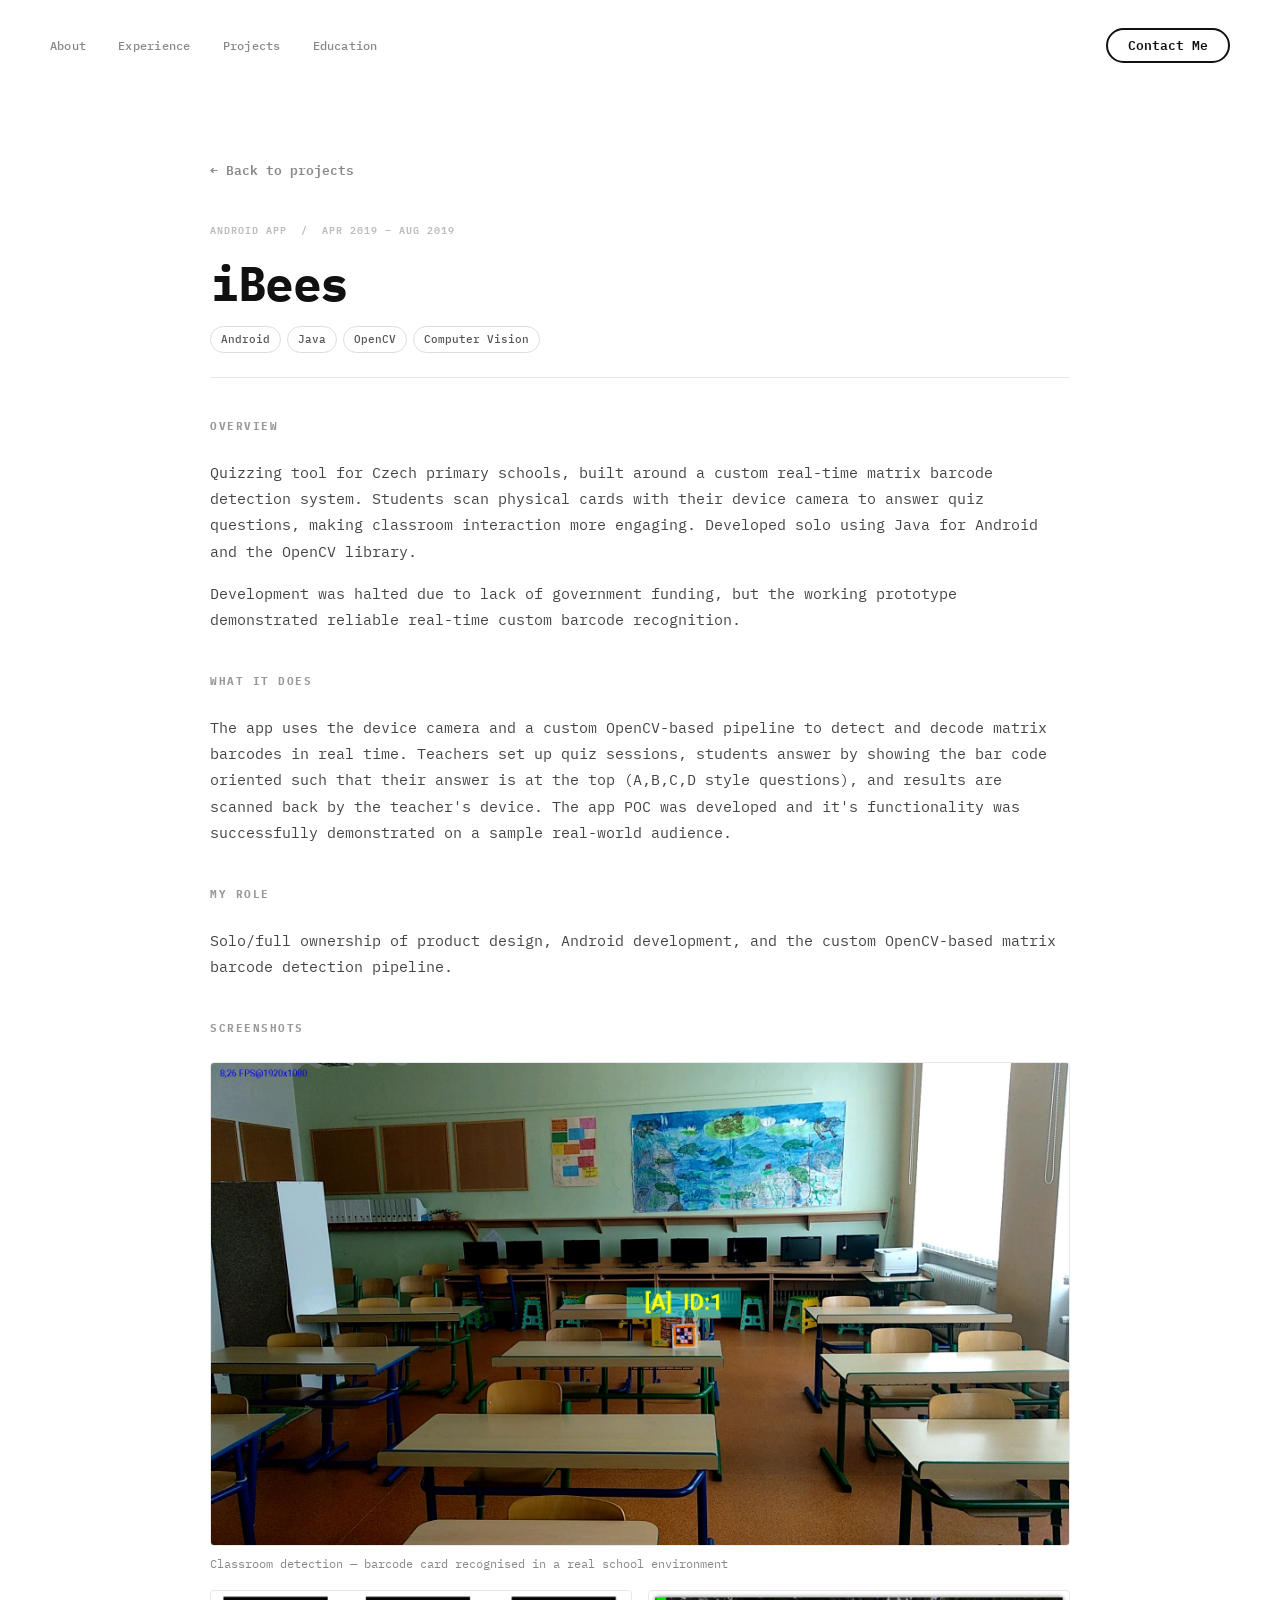
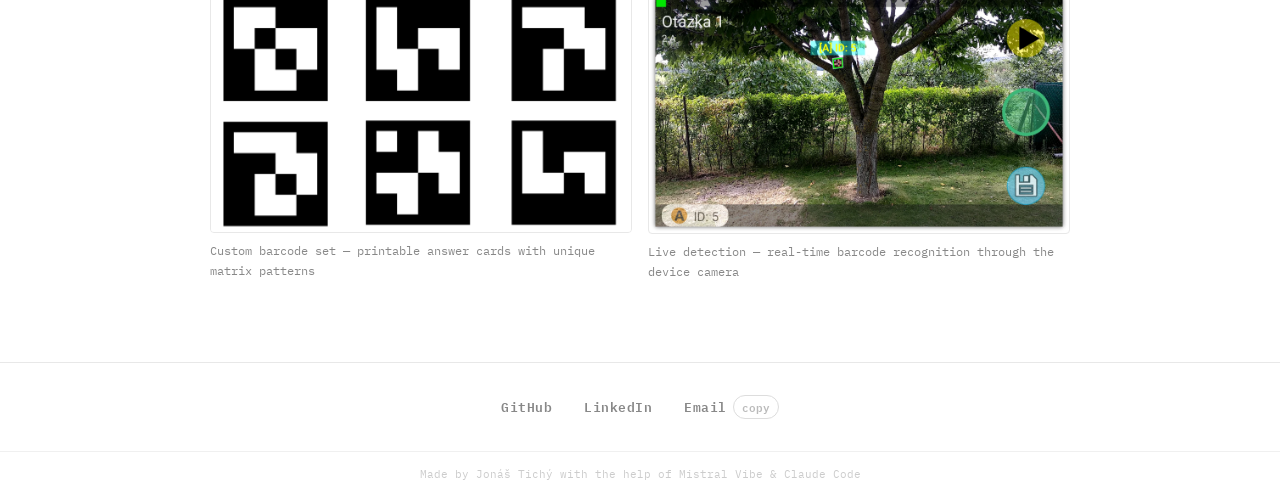
==== commit a569eec7: "Enhance project pages with role descriptions and technical highlights; implement contact dialog func" ====
--- a/project-pages/ibees.html
+++ b/project-pages/ibees.html
@@ -82,6 +82,14 @@
           scanned back by the teacher's device. The app POC was developed and
           it's functionality was successfully demonstrated on a sample
           real-world audience.
+        </p>
+      </div>
+
+      <div class="project-page-section">
+        <span class="subheader-text">My role</span>
+        <p class="body-text">
+          Solo/full ownership of product design, Android development, and the
+          custom OpenCV-based matrix barcode detection pipeline.
         </p>
       </div>
 
--- a/style.css
+++ b/style.css
@@ -343,6 +343,57 @@
 }
 
 /* ============================================
+   CORE STACK
+   ============================================ */
+#stack {
+  display: flex;
+  flex-direction: column;
+}
+
+.stack-list {
+  display: flex;
+  flex-direction: column;
+  gap: 16px;
+  max-width: 680px;
+}
+
+.stack-row {
+  display: grid;
+  grid-template-columns: 140px 1fr;
+  gap: 20px;
+  align-items: baseline;
+  padding-bottom: 14px;
+  border-bottom: 1px solid #f0f0f0;
+}
+
+.stack-row:last-child {
+  border-bottom: none;
+  padding-bottom: 0;
+}
+
+.stack-label {
+  font-size: 12px;
+  font-weight: 600;
+  text-transform: uppercase;
+  letter-spacing: 0.08em;
+  color: #111;
+}
+
+.stack-values {
+  display: flex;
+  flex-wrap: wrap;
+  gap: 6px;
+  margin: 0;
+}
+
+@media (max-width: 700px) {
+  .stack-row {
+    grid-template-columns: 1fr;
+    gap: 8px;
+  }
+}
+
+/* ============================================
    EXPERIENCE
    ============================================ */
 #experience {
@@ -544,6 +595,11 @@
 /* ============================================
    PROJECT PAGES
    ============================================ */
+/* Tighter rhythm on project detail pages — landing-page gap is too generous */
+#main-content:has(.project-page-header) {
+  gap: 40px;
+}
+
 .back-link {
   display: inline-flex;
   align-items: center;
@@ -551,7 +607,6 @@
   font-size: 13px;
   font-weight: 600;
   color: #888;
-  margin-bottom: 48px;
   transition: color 0.15s ease;
 }
 .back-link:hover {
@@ -562,8 +617,7 @@
   display: flex;
   flex-direction: column;
   gap: 16px;
-  margin-bottom: 64px;
-  padding-bottom: 40px;
+  padding-bottom: 24px;
   border-bottom: 1px solid #e8e8e8;
 }
 
@@ -571,12 +625,31 @@
   font-size: clamp(2rem, 5vw, 3rem);
 }
 
-.project-page-section {
-  margin-bottom: 56px;
-}
-
 .project-page-section .body-text + .body-text {
   margin-top: 16px;
+}
+
+.highlight-list {
+  display: flex;
+  flex-direction: column;
+  gap: 8px;
+  list-style: none;
+  padding: 0;
+}
+.highlight-list li {
+  position: relative;
+  padding-left: 20px;
+  line-height: 1.65;
+}
+.highlight-list li::before {
+  content: "";
+  position: absolute;
+  left: 4px;
+  top: 0.7em;
+  width: 5px;
+  height: 5px;
+  border-radius: 50%;
+  background: #111;
 }
 
 .screenshot-grid {
@@ -775,6 +848,127 @@
 }
 
 /* ============================================
+   CONTACT DIALOG
+   ============================================ */
+.contact-dialog {
+  border: 2px solid #111;
+  border-radius: 6px;
+  background: #fff;
+  color: #111;
+  padding: 32px;
+  max-width: 440px;
+  width: calc(100% - 32px);
+  box-shadow: 6px 6px 0 #111;
+  position: fixed;
+  inset: 0;
+  margin: auto;
+  font-family: inherit;
+}
+
+.contact-dialog::backdrop {
+  background: rgba(0, 0, 0, 0.55);
+  backdrop-filter: blur(4px);
+  -webkit-backdrop-filter: blur(4px);
+}
+
+.contact-dialog-close {
+  position: absolute;
+  top: 12px;
+  right: 14px;
+  width: 28px;
+  height: 28px;
+  display: flex;
+  align-items: center;
+  justify-content: center;
+  font-size: 20px;
+  line-height: 1;
+  color: #888;
+  border-radius: 50%;
+  transition: color 0.15s ease, background 0.15s ease;
+}
+.contact-dialog-close:hover {
+  color: #111;
+  background: #f3f3f3;
+}
+
+.contact-dialog-title {
+  font-size: 22px;
+  font-weight: 700;
+  letter-spacing: -0.02em;
+  color: #111;
+  margin-bottom: 12px;
+}
+
+.contact-dialog-text {
+  margin-bottom: 24px;
+}
+
+.contact-dialog-options {
+  display: flex;
+  flex-direction: column;
+  gap: 10px;
+}
+
+.contact-option {
+  display: flex;
+  flex-direction: column;
+  gap: 4px;
+  padding: 14px 16px;
+  border: 1.5px solid #e5e5e5;
+  border-radius: 6px;
+  background: #fafafa;
+  text-decoration: none;
+  color: inherit;
+  transition: border-color 0.15s ease, background 0.15s ease;
+}
+
+.contact-option-link:hover {
+  border-color: #111;
+  background: #f3f3f3;
+}
+
+.contact-option-label {
+  font-size: 10px;
+  font-weight: 600;
+  text-transform: uppercase;
+  letter-spacing: 0.12em;
+  color: #999;
+}
+
+.contact-option-row {
+  display: flex;
+  align-items: center;
+  justify-content: space-between;
+  gap: 12px;
+}
+
+.contact-option-value {
+  font-size: 14px;
+  font-weight: 500;
+  color: #111;
+  word-break: break-all;
+}
+
+.contact-option-arrow {
+  font-size: 14px;
+  color: #888;
+  transition: transform 0.15s ease, color 0.15s ease;
+}
+.contact-option-link:hover .contact-option-arrow {
+  color: #111;
+  transform: translate(2px, -2px);
+}
+
+@media (max-width: 480px) {
+  .contact-dialog {
+    padding: 24px;
+  }
+  .contact-dialog-title {
+    font-size: 18px;
+  }
+}
+
+/* ============================================
    FOCUS
    ============================================ */
 :focus-visible {
